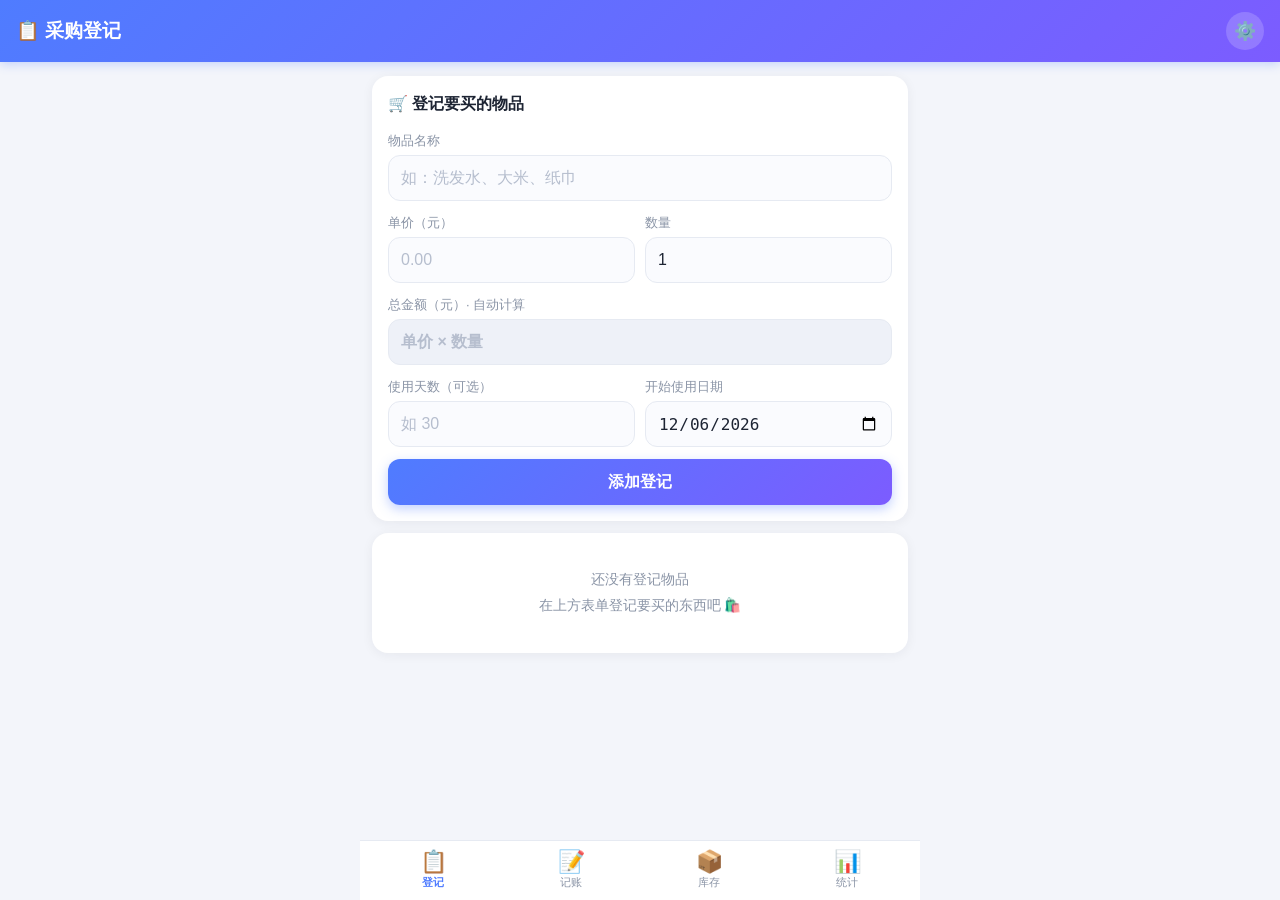
==== index.html @ 7664667b "Add files via upload" ====
<!DOCTYPE html>
<html lang="zh-CN">
<head>
<meta charset="UTF-8">
<meta name="viewport" content="width=device-width, initial-scale=1, viewport-fit=cover">
<title>记账小助手</title>
<meta name="description" content="手机记账软件：采购登记、价格对比、每日记账、剩余使用天数、花费占比统计">
<meta name="theme-color" content="#4f7cff">
<link rel="manifest" href="manifest.json">
<link rel="icon" type="image/png" href="icon-192.png">
<link rel="apple-touch-icon" href="icon-192.png">
<meta name="apple-mobile-web-app-capable" content="yes">
<meta name="mobile-web-app-capable" content="yes">
<meta name="apple-mobile-web-app-status-bar-style" content="black-translucent">
<meta name="apple-mobile-web-app-title" content="记账">
<link rel="stylesheet" href="style.css">
</head>
<body>

<header class="app-header">
  <h1 id="page-title">📋 采购登记</h1>
  <button class="icon-btn" id="settings-btn" aria-label="设置">⚙️</button>
</header>

<main>

  <!-- ============ 页1：采购登记 ============ -->
  <section id="page-register" class="page active">
    <form id="item-form" class="card form" autocomplete="off">
      <h2>🛒 登记要买的物品</h2>
      <label class="field">物品名称
        <input id="f-name" type="text" placeholder="如：洗发水、大米、纸巾" required>
      </label>
      <div class="row2">
        <label class="field">单价（元）
          <input id="f-price" type="number" step="0.01" min="0" inputmode="decimal" placeholder="0.00" required>
        </label>
        <label class="field">数量
          <input id="f-qty" type="number" step="0.01" min="0" inputmode="decimal" value="1" required>
        </label>
      </div>
      <label class="field">总金额（元）· 自动计算
        <input id="f-total" type="text" readonly placeholder="单价 × 数量">
      </label>
      <div class="row2">
        <label class="field">使用天数（可选）
          <input id="f-days" type="number" min="1" inputmode="numeric" placeholder="如 30">
        </label>
        <label class="field">开始使用日期
          <input id="f-start" type="date">
        </label>
      </div>
      <button type="submit" class="btn primary" id="item-submit">添加登记</button>
    </form>
    <div id="item-list"></div>
  </section>

  <!-- ============ 页2：每日记账 ============ -->
  <section id="page-records" class="page">
    <div class="summary">
      <div class="tile"><div class="num" id="sum-day">¥0.00</div><div class="lbl">当日支出</div></div>
      <div class="tile"><div class="num" id="sum-week">¥0.00</div><div class="lbl">本周支出</div></div>
      <div class="tile"><div class="num" id="sum-month">¥0.00</div><div class="lbl">本月支出</div></div>
    </div>
    <form id="record-form" class="card form" autocomplete="off">
      <h2>➕ 记一笔</h2>
      <label class="field">日期
        <input id="r-date" type="date" required>
      </label>
      <label class="field">物品名称
        <input id="r-name" type="text" list="item-suggestions" placeholder="输入或选择物品" required>
      </label>
      <datalist id="item-suggestions"></datalist>
      <div class="row2">
        <label class="field">单价（元）
          <input id="r-price" type="number" step="0.01" min="0" inputmode="decimal" placeholder="0.00" required>
        </label>
        <label class="field">数量
          <input id="r-qty" type="number" step="0.01" min="0" inputmode="decimal" value="1" required>
        </label>
      </div>
      <button type="submit" class="btn primary">记入</button>
    </form>
    <div class="card day-total" id="day-total">今日合计 ¥0.00</div>
    <div id="record-list"></div>
  </section>

  <!-- ============ 页3：剩余使用天数 ============ -->
  <section id="page-stock" class="page">
    <div class="summary" id="stock-sum"></div>
    <div id="stock-list"></div>
  </section>

  <!-- ============ 页4：花费占比 ============ -->
  <section id="page-stats" class="page">
    <div class="period-tabs">
      <button class="period-tab" data-range="today">今日</button>
      <button class="period-tab" data-range="week">本周</button>
      <button class="period-tab active" data-range="month">本月</button>
      <button class="period-tab" data-range="all">全部</button>
    </div>
    <div class="card">
      <div class="stat-head">
        <span class="muted">区间总支出</span>
        <span id="stat-count" class="muted"></span>
      </div>
      <div class="stat-total" id="stat-total">¥0.00</div>
      <canvas id="pie-chart"></canvas>
      <div id="chart-legend"></div>
    </div>
    <div class="card hidden" id="top-card"></div>
  </section>

</main>

<nav class="tabbar">
  <button class="tab active" data-page="register"><span class="ico">📋</span><span>登记</span></button>
  <button class="tab" data-page="records"><span class="ico">📝</span><span>记账</span></button>
  <button class="tab" data-page="stock"><span class="ico">📦</span><span>库存</span></button>
  <button class="tab" data-page="stats"><span class="ico">📊</span><span>统计</span></button>
</nav>

<div id="modal-backdrop">
  <div class="modal">
    <div id="modal-title"></div>
    <div id="modal-body"></div>
    <div id="modal-foot"></div>
  </div>
</div>

<div id="toast"></div>
<input type="file" id="import-file" accept="application/json,.json" hidden>

<script src="app.js"></script>
</body>
</html>
---- style.css ----
/* =====================================================
   记账小助手 style.css · 移动端优先
   ===================================================== */
:root {
  --primary: #4f7cff;
  --bg: #f3f5fa;
  --card: #ffffff;
  --text: #1d2433;
  --muted: #8a94a6;
  --line: #e6eaf2;
  --danger: #ff5b5b;
  --success: #22c55e;
  --warn: #f59e0b;
  --radius: 16px;
  --shadow: 0 2px 12px rgba(29, 36, 51, 0.06);
}

* { box-sizing: border-box; -webkit-tap-highlight-color: transparent; }
html { -webkit-text-size-adjust: 100%; }
body {
  margin: 0;
  font-family: -apple-system, BlinkMacSystemFont, "PingFang SC", "Hiragino Sans GB", "Microsoft YaHei", "Segoe UI", Roboto, sans-serif;
  background: var(--bg);
  color: var(--text);
  font-size: 15px;
  line-height: 1.55;
}
body.modal-open { overflow: hidden; }

.hidden { display: none !important; }
.muted { color: var(--muted); }

/* ---------- 顶栏 ---------- */
.app-header {
  position: sticky; top: 0; z-index: 20;
  display: flex; align-items: center; justify-content: space-between;
  padding: calc(env(safe-area-inset-top) + 12px) 16px 12px;
  background: linear-gradient(135deg, #4f7cff, #7c5cff);
  color: #fff;
  box-shadow: 0 2px 10px rgba(79, 124, 255, .3);
}
.app-header h1 { margin: 0; font-size: 19px; font-weight: 600; }
.icon-btn {
  background: rgba(255, 255, 255, .18);
  border: none; color: #fff; border-radius: 50%;
  width: 38px; height: 38px; font-size: 18px; cursor: pointer;
}
.icon-btn:active { background: rgba(255, 255, 255, .32); }

/* ---------- 主区域与页面 ---------- */
main {
  max-width: 560px; margin: 0 auto;
  padding: 14px 12px calc(78px + env(safe-area-inset-bottom));
}
.page { display: none; }
.page.active { display: block; animation: fadeIn .18s ease; }
@keyframes fadeIn {
  from { opacity: 0; transform: translateY(6px); }
  to { opacity: 1; transform: none; }
}

/* ---------- 底部导航 ---------- */
.tabbar {
  position: fixed; left: 0; right: 0; bottom: 0; z-index: 20;
  display: flex; justify-content: space-around;
  background: rgba(255, 255, 255, .96);
  -webkit-backdrop-filter: blur(10px); backdrop-filter: blur(10px);
  border-top: 1px solid var(--line);
  padding: 6px 4px calc(env(safe-area-inset-bottom) + 6px);
  max-width: 560px; margin: 0 auto;
}
.tab {
  border: none; background: none; cursor: pointer;
  display: flex; flex-direction: column; align-items: center; gap: 2px;
  font-size: 11px; color: var(--muted); padding: 4px 14px; border-radius: 12px;
}
.tab .ico { font-size: 22px; line-height: 1; }
.tab.active { color: var(--primary); font-weight: 600; }

/* ---------- 卡片与表单 ---------- */
.card {
  background: var(--card); border-radius: var(--radius);
  box-shadow: var(--shadow); padding: 16px; margin-bottom: 12px;
}
.form h2 { margin: 0 0 14px; font-size: 16px; }
.field { display: block; margin-bottom: 12px; font-size: 13px; color: var(--muted); }
.field input { margin-top: 4px; }
input {
  width: 100%; height: 46px; border: 1px solid var(--line); border-radius: 12px;
  padding: 0 12px; font-size: 16px; color: var(--text); background: #fafbfe;
  outline: none; transition: border-color .15s, box-shadow .15s, background .15s;
  -webkit-appearance: none; appearance: none;
}
input:focus {
  border-color: var(--primary);
  box-shadow: 0 0 0 3px rgba(79, 124, 255, .15);
  background: #fff;
}
input[readonly] { background: #eef1f8; color: var(--primary); font-weight: 700; }
input::placeholder { color: #b6bece; }
.row2 { display: flex; gap: 10px; }
.row2 .field { flex: 1; min-width: 0; }

/* ---------- 按钮 ---------- */
.btn {
  display: block; width: 100%; height: 46px; border: none; border-radius: 12px;
  font-size: 16px; font-weight: 600; cursor: pointer;
}
.btn.primary {
  background: linear-gradient(135deg, var(--primary), #7c5cff); color: #fff;
  box-shadow: 0 4px 12px rgba(79, 124, 255, .35);
}
.btn.primary:active { transform: scale(.98); }
.btn.ghost { background: #eef1f8; color: var(--text); }
.btn.danger { background: #ffe9e9; color: var(--danger); }
.mini {
  border: 1px solid var(--line); background: #fff; color: var(--primary);
  border-radius: 8px; padding: 4px 10px; font-size: 12px; cursor: pointer;
}
.mini.danger { color: var(--danger); }

/* ---------- 物品卡片 ---------- */
.item-head {
  display: flex; justify-content: space-between; align-items: center;
  gap: 8px; margin-bottom: 4px;
}
.item-name { font-weight: 600; font-size: 16px; word-break: break-all; }
.item-total { font-weight: 700; color: var(--primary); font-size: 16px; white-space: nowrap; }
.item-meta { font-size: 12.5px; color: var(--muted); margin: 4px 0; }
.price-line {
  display: flex; align-items: center; gap: 6px; flex-wrap: wrap; font-size: 13px;
  background: #f6f8fd; border-radius: 10px; padding: 8px 10px; margin: 8px 0;
}
.price-line .mini { margin-left: auto; }
.diff { font-weight: 700; }
.diff.up { color: #f04444; }
.diff.down { color: var(--success); }
.diff.flat { color: var(--muted); }
.item-actions { display: flex; gap: 8px; margin-top: 8px; justify-content: flex-end; }
.hist { margin: 6px 0; font-size: 12.5px; }
.hist summary { color: var(--muted); cursor: pointer; }
.hist ul { margin: 6px 0 0; padding-left: 18px; color: var(--muted); }

/* ---------- 徽章 ---------- */
.badge {
  display: inline-block; font-size: 11px; padding: 2px 8px;
  border-radius: 999px; font-weight: 600; white-space: nowrap;
}
.badge.ok { background: #e5f8ec; color: #16a34a; }
.badge.warn { background: #fff3dd; color: #d97706; }
.badge.danger { background: #ffe5e5; color: #dc2626; }

/* ---------- 统计小方块 ---------- */
.summary { display: flex; gap: 8px; margin-bottom: 12px; }
.tile {
  flex: 1; text-align: center; background: var(--card); border-radius: 12px;
  padding: 12px 4px; box-shadow: var(--shadow); min-width: 0;
}
.tile .num { font-size: 14.5px; font-weight: 700; color: var(--primary); word-break: break-all; }
.tile .lbl { font-size: 11px; color: var(--muted); margin-top: 3px; }

/* ---------- 进度条 ---------- */
.progress { height: 10px; border-radius: 999px; background: #e8ecf5; overflow: hidden; margin: 8px 0; }
.bar { height: 100%; border-radius: 999px; background: linear-gradient(90deg, #4f7cff, #22c55e); transition: width .3s; }
.bar.warn { background: linear-gradient(90deg, #f59e0b, #ff5b5b); }
.stock-days { font-size: 13.5px; }
.stock-days b { color: var(--primary); }

/* ---------- 记账列表 ---------- */
.day-total { text-align: center; color: var(--muted); font-size: 13.5px; padding: 12px; }
.day-total b { color: var(--primary); font-size: 17px; margin-left: 4px; }
.rec-group { cursor: pointer; }
.chev { color: var(--muted); margin-left: 6px; }
.rec-detail { margin-top: 8px; }
.rec-entry {
  display: flex; align-items: center; gap: 8px; font-size: 13px; color: var(--muted);
  padding: 6px 0; border-top: 1px dashed var(--line);
}
.rec-entry .mini { margin-left: auto; }

/* ---------- 统计图 ---------- */
.period-tabs { display: flex; gap: 8px; margin-bottom: 12px; }
.period-tab {
  flex: 1; height: 40px; border: none; border-radius: 12px; background: var(--card);
  color: var(--muted); font-size: 14px; font-weight: 600; cursor: pointer; box-shadow: var(--shadow);
}
.period-tab.active { background: linear-gradient(135deg, var(--primary), #7c5cff); color: #fff; }
.stat-head { display: flex; justify-content: space-between; align-items: baseline; }
.stat-total { font-size: 30px; font-weight: 800; margin: 2px 0 10px; }
#pie-chart { width: 100%; display: block; }
.legend-row {
  display: flex; align-items: center; gap: 8px; padding: 7px 2px;
  font-size: 13.5px; border-bottom: 1px dashed var(--line);
}
.legend-row:last-child { border-bottom: none; }
.dot { width: 10px; height: 10px; border-radius: 3px; flex: none; }
.lname { flex: 1; word-break: break-all; }
.lpct { color: var(--muted); font-size: 12.5px; }
.lamt { font-weight: 600; white-space: nowrap; }
#top-card {
  background: linear-gradient(135deg, #fff7e6, #fff);
  border: 1px solid #ffe1a8; font-size: 14px;
}

/* ---------- 空状态 ---------- */
.empty {
  text-align: center; color: var(--muted); padding: 34px 12px; font-size: 13.5px;
  background: var(--card); border-radius: var(--radius); box-shadow: var(--shadow); line-height: 1.9;
}
.muted-card { color: var(--muted); font-size: 13px; }

/* ---------- 弹窗（底部抽屉） ---------- */
#modal-backdrop {
  position: fixed; inset: 0; background: rgba(15, 20, 35, .45); z-index: 50;
  display: none; align-items: flex-end; justify-content: center;
}
#modal-backdrop.show { display: flex; }
.modal {
  background: #fff; width: 100%; max-width: 560px;
  border-radius: 20px 20px 0 0;
  padding: 18px 16px calc(16px + env(safe-area-inset-bottom));
  animation: slideUp .2s ease; max-height: 86vh; overflow: auto;
}
@keyframes slideUp {
  from { transform: translateY(30px); opacity: .6; }
  to { transform: none; opacity: 1; }
}
#modal-title { font-size: 16px; font-weight: 700; margin-bottom: 12px; }
#modal-foot { display: flex; gap: 10px; margin-top: 16px; }
#modal-foot .btn { flex: 1; height: 44px; font-size: 15px; }
.check { display: flex; align-items: center; gap: 8px; font-size: 13px; margin: 10px 0; }
.check input { width: 18px; height: 18px; }
.settings-note {
  font-size: 13px; color: var(--muted); background: #f6f8fd;
  border-radius: 10px; padding: 10px 12px; line-height: 1.7;
}

/* ---------- 提示条 ---------- */
#toast {
  position: fixed; left: 50%; bottom: calc(84px + env(safe-area-inset-bottom));
  transform: translateX(-50%) translateY(10px);
  background: rgba(29, 36, 51, .92); color: #fff; padding: 9px 18px;
  border-radius: 999px; font-size: 13.5px; opacity: 0; pointer-events: none;
  transition: all .25s; z-index: 60; white-space: nowrap;
  max-width: 86vw; overflow: hidden; text-overflow: ellipsis;
}
#toast.show { opacity: 1; transform: translateX(-50%) translateY(0); }
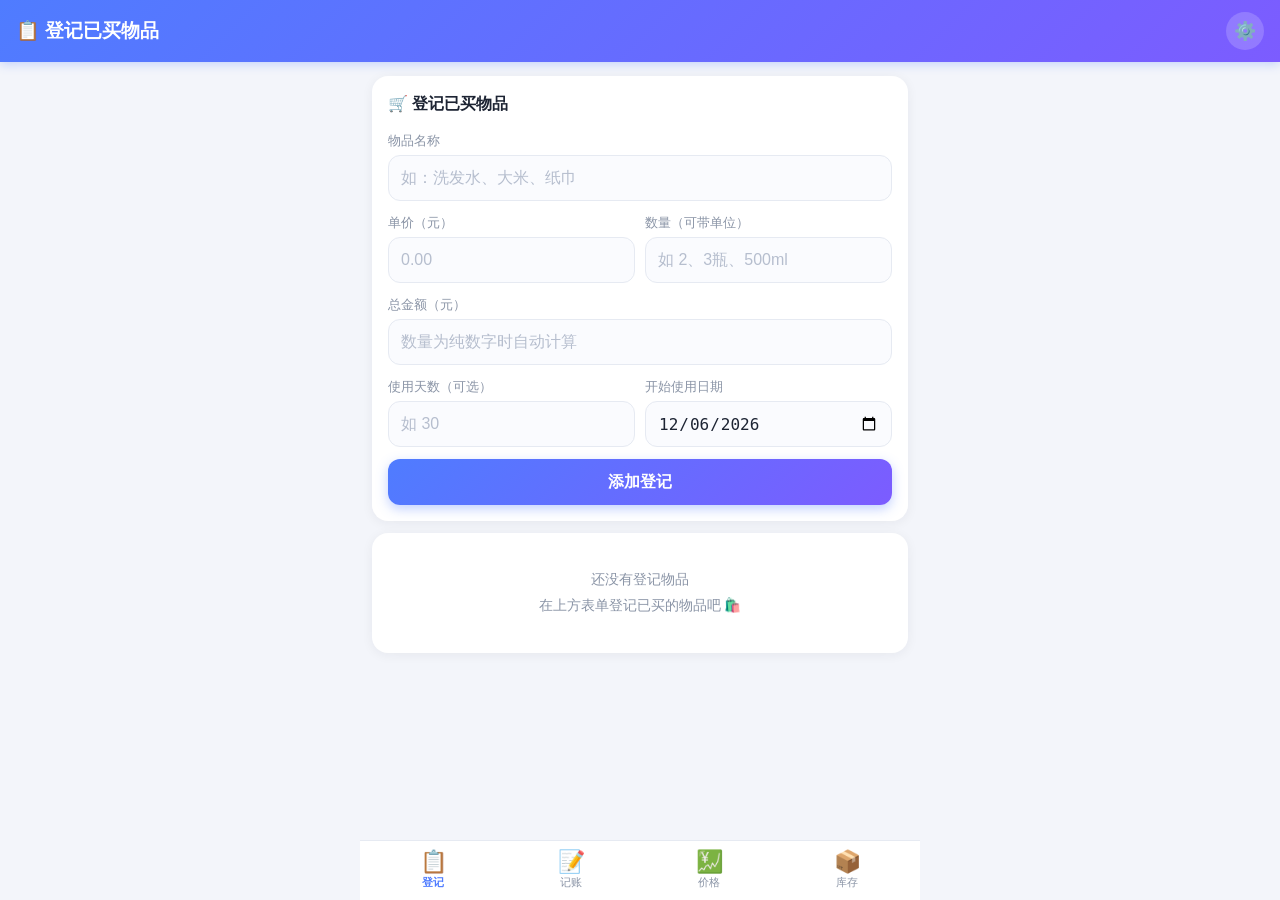
==== commit 31f5e2d4: "Add files via upload" ====
--- a/index.html
+++ b/index.html
@@ -4,7 +4,7 @@
 <meta charset="UTF-8">
 <meta name="viewport" content="width=device-width, initial-scale=1, viewport-fit=cover">
 <title>记账小助手</title>
-<meta name="description" content="手机记账软件：采购登记、价格对比、每日记账、剩余使用天数、花费占比统计">
+<meta name="description" content="手机记账软件：登记已买物品、价格对比、每日记账、剩余使用天数、花费占比统计">
 <meta name="theme-color" content="#4f7cff">
 <link rel="manifest" href="manifest.json">
 <link rel="icon" type="image/png" href="icon-192.png">
@@ -18,16 +18,16 @@
 <body>
 
 <header class="app-header">
-  <h1 id="page-title">📋 采购登记</h1>
+  <h1 id="page-title">📋 登记已买物品</h1>
   <button class="icon-btn" id="settings-btn" aria-label="设置">⚙️</button>
 </header>
 
 <main>
 
-  <!-- ============ 页1：采购登记 ============ -->
+  <!-- ============ 页1：登记已买物品 ============ -->
   <section id="page-register" class="page active">
     <form id="item-form" class="card form" autocomplete="off">
-      <h2>🛒 登记要买的物品</h2>
+      <h2>🛒 登记已买物品</h2>
       <label class="field">物品名称
         <input id="f-name" type="text" placeholder="如：洗发水、大米、纸巾" required>
       </label>
@@ -35,12 +35,12 @@
         <label class="field">单价（元）
           <input id="f-price" type="number" step="0.01" min="0" inputmode="decimal" placeholder="0.00" required>
         </label>
-        <label class="field">数量
-          <input id="f-qty" type="number" step="0.01" min="0" inputmode="decimal" value="1" required>
+        <label class="field">数量（可带单位）
+          <input id="f-qty" type="text" placeholder="如 2、3瓶、500ml">
         </label>
       </div>
-      <label class="field">总金额（元）· 自动计算
-        <input id="f-total" type="text" readonly placeholder="单价 × 数量">
+      <label class="field">总金额（元）
+        <input id="f-total" type="number" step="0.01" min="0" inputmode="decimal" placeholder="数量为纯数字时自动计算">
       </label>
       <div class="row2">
         <label class="field">使用天数（可选）
@@ -55,13 +55,15 @@
     <div id="item-list"></div>
   </section>
 
-  <!-- ============ 页2：每日记账 ============ -->
+  <!-- ============ 页2：每日记账（含统计占比） ============ -->
   <section id="page-records" class="page">
     <div class="summary">
-      <div class="tile"><div class="num" id="sum-day">¥0.00</div><div class="lbl">当日支出</div></div>
-      <div class="tile"><div class="num" id="sum-week">¥0.00</div><div class="lbl">本周支出</div></div>
-      <div class="tile"><div class="num" id="sum-month">¥0.00</div><div class="lbl">本月支出</div></div>
+      <div class="tile"><div class="num" id="sum-day">¥0.00</div><div class="lbl">当日</div></div>
+      <div class="tile"><div class="num" id="sum-week">¥0.00</div><div class="lbl">本周</div></div>
+      <div class="tile"><div class="num" id="sum-month">¥0.00</div><div class="lbl">本月</div></div>
+      <div class="tile"><div class="num" id="sum-year">¥0.00</div><div class="lbl">本年</div></div>
     </div>
+
     <form id="record-form" class="card form" autocomplete="off">
       <h2>➕ 记一笔</h2>
       <label class="field">日期
@@ -81,34 +83,37 @@
       </div>
       <button type="submit" class="btn primary">记入</button>
     </form>
-    <div class="card day-total" id="day-total">今日合计 ¥0.00</div>
+
+    <div class="card day-total" id="day-total">当日合计 ¥0.00</div>
     <div id="record-list"></div>
-  </section>
 
-  <!-- ============ 页3：剩余使用天数 ============ -->
-  <section id="page-stock" class="page">
-    <div class="summary" id="stock-sum"></div>
-    <div id="stock-list"></div>
-  </section>
-
-  <!-- ============ 页4：花费占比 ============ -->
-  <section id="page-stats" class="page">
-    <div class="period-tabs">
-      <button class="period-tab" data-range="today">今日</button>
-      <button class="period-tab" data-range="week">本周</button>
-      <button class="period-tab active" data-range="month">本月</button>
-      <button class="period-tab" data-range="all">全部</button>
-    </div>
     <div class="card">
       <div class="stat-head">
-        <span class="muted">区间总支出</span>
+        <span class="muted">花费占比</span>
         <span id="stat-count" class="muted"></span>
+      </div>
+      <div class="period-tabs" style="margin:10px 0 4px">
+        <button class="period-tab" data-range="today">当日</button>
+        <button class="period-tab" data-range="week">本周</button>
+        <button class="period-tab active" data-range="month">本月</button>
+        <button class="period-tab" data-range="year">本年</button>
       </div>
       <div class="stat-total" id="stat-total">¥0.00</div>
       <canvas id="pie-chart"></canvas>
       <div id="chart-legend"></div>
+      <div class="hidden" id="top-card"></div>
     </div>
-    <div class="card hidden" id="top-card"></div>
+  </section>
+
+  <!-- ============ 页3：价格对比 ============ -->
+  <section id="page-price" class="page">
+    <div id="price-list"></div>
+  </section>
+
+  <!-- ============ 页4：剩余使用天数（库存） ============ -->
+  <section id="page-stock" class="page">
+    <div class="summary" id="stock-sum"></div>
+    <div id="stock-list"></div>
   </section>
 
 </main>
@@ -116,9 +121,15 @@
 <nav class="tabbar">
   <button class="tab active" data-page="register"><span class="ico">📋</span><span>登记</span></button>
   <button class="tab" data-page="records"><span class="ico">📝</span><span>记账</span></button>
+  <button class="tab" data-page="price"><span class="ico">💹</span><span>价格</span></button>
   <button class="tab" data-page="stock"><span class="ico">📦</span><span>库存</span></button>
-  <button class="tab" data-page="stats"><span class="ico">📊</span><span>统计</span></button>
 </nav>
+
+<div id="install-banner" class="install-banner hidden">
+  <span id="install-text">可安装到手机桌面</span>
+  <button id="install-btn" class="mini">📲 安装</button>
+  <button id="install-close" class="mini ghost-x" aria-label="关闭">✕</button>
+</div>
 
 <div id="modal-backdrop">
   <div class="modal">
--- a/style.css
+++ b/style.css
@@ -200,6 +200,7 @@
 #top-card {
   background: linear-gradient(135deg, #fff7e6, #fff);
   border: 1px solid #ffe1a8; font-size: 14px;
+  border-radius: 10px; padding: 10px 12px; margin-top: 10px;
 }
 
 /* ---------- 空状态 ---------- */
@@ -245,3 +246,30 @@
   max-width: 86vw; overflow: hidden; text-overflow: ellipsis;
 }
 #toast.show { opacity: 1; transform: translateX(-50%) translateY(0); }
+
+/* ---------- 价格对比 ---------- */
+.latest-price { font-weight: 700; color: var(--primary); font-size: 18px; white-space: nowrap; }
+.price-list { margin: 8px 0 4px; padding: 0; list-style: none; }
+.price-list li {
+  display: flex; justify-content: space-between; align-items: center;
+  padding: 7px 0; border-top: 1px dashed var(--line); font-size: 14px;
+}
+.price-list li .d { color: var(--muted); font-size: 13px; }
+
+/* ---------- 安装横幅 ---------- */
+.install-banner {
+  position: fixed; left: 50%; transform: translateX(-50%);
+  bottom: calc(76px + env(safe-area-inset-bottom)); z-index: 40;
+  width: calc(100% - 24px); max-width: 536px;
+  background: #fff; border-radius: 14px; box-shadow: 0 6px 24px rgba(29, 36, 51, .18);
+  display: flex; align-items: center; gap: 10px; padding: 12px 14px; font-size: 13.5px;
+}
+.install-banner span { flex: 1; }
+.ghost-x { border: none; background: #eef1f8; color: var(--muted); }
+
+/* ---------- 安装说明列表 ---------- */
+.guide-list { margin: 0; padding-left: 20px; font-size: 14px; line-height: 1.8; }
+.guide-list li { margin-bottom: 6px; }
+
+/* 4 个汇总小方块，缩小字号以免溢出 */
+.summary .tile .num { font-size: 12.5px; }
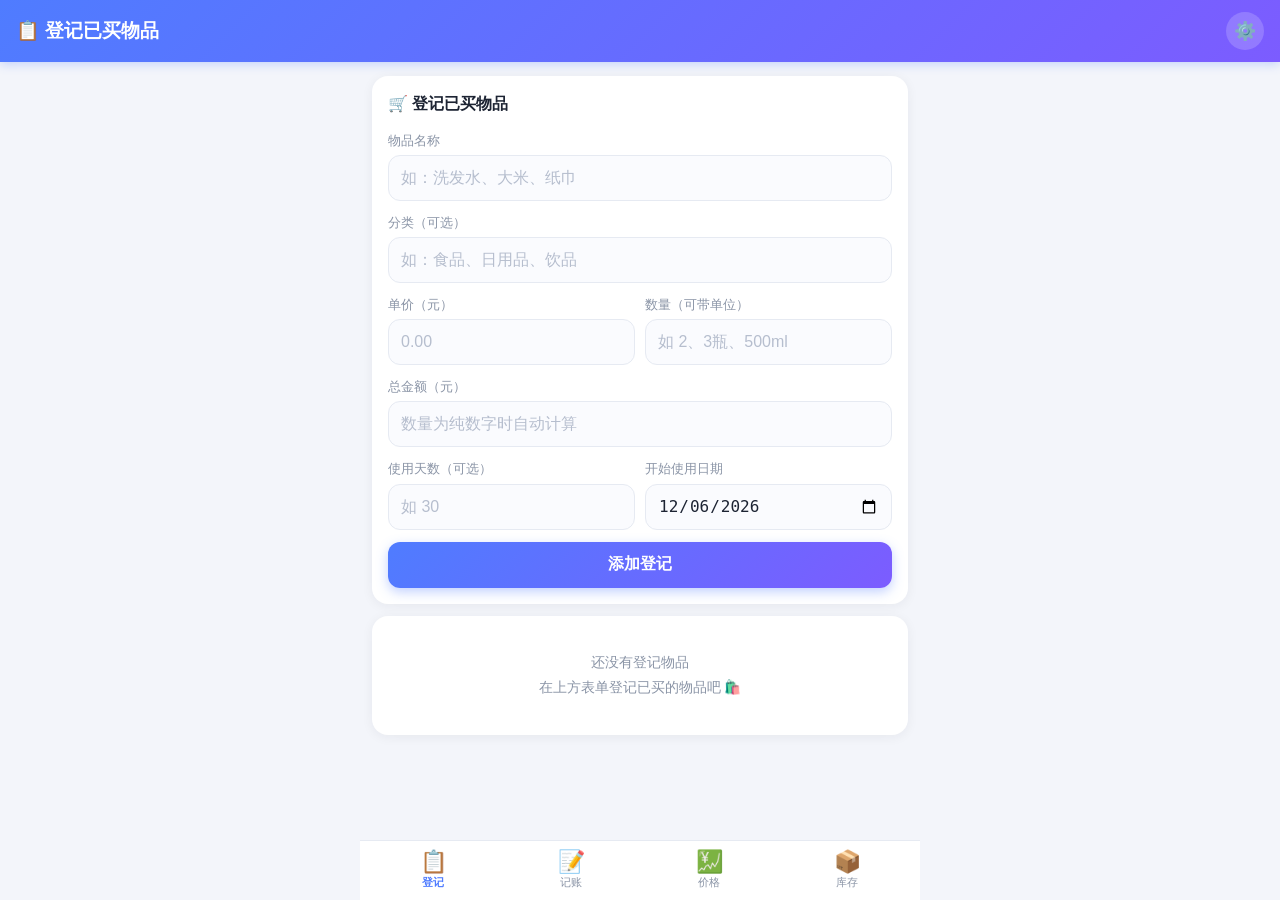
==== commit cd9262f7: "Add files via upload" ====
--- a/index.html
+++ b/index.html
@@ -31,6 +31,10 @@
       <label class="field">物品名称
         <input id="f-name" type="text" placeholder="如：洗发水、大米、纸巾" required>
       </label>
+      <label class="field">分类（可选）
+        <input id="f-cat" type="text" list="category-suggestions" placeholder="如：食品、日用品、饮品">
+      </label>
+      <datalist id="category-suggestions"></datalist>
       <div class="row2">
         <label class="field">单价（元）
           <input id="f-price" type="number" step="0.01" min="0" inputmode="decimal" placeholder="0.00" required>
@@ -64,6 +68,11 @@
       <div class="tile"><div class="num" id="sum-year">¥0.00</div><div class="lbl">本年</div></div>
     </div>
 
+    <div class="card quick-rec hidden" id="quick-rec">
+      <div class="quick-title">快捷记账 · 已登记物品</div>
+      <div class="chips" id="rec-chips"></div>
+    </div>
+
     <form id="record-form" class="card form" autocomplete="off">
       <h2>➕ 记一笔</h2>
       <label class="field">日期
@@ -74,11 +83,11 @@
       </label>
       <datalist id="item-suggestions"></datalist>
       <div class="row2">
-        <label class="field">单价（元）
-          <input id="r-price" type="number" step="0.01" min="0" inputmode="decimal" placeholder="0.00" required>
+        <label class="field">总价（元）
+          <input id="r-total" type="number" step="0.01" min="0" inputmode="decimal" placeholder="0.00" required>
         </label>
-        <label class="field">数量
-          <input id="r-qty" type="number" step="0.01" min="0" inputmode="decimal" value="1" required>
+        <label class="field">数量（可带单位）
+          <input id="r-qty" type="text" placeholder="如 1、2瓶、500ml">
         </label>
       </div>
       <button type="submit" class="btn primary">记入</button>
--- a/style.css
+++ b/style.css
@@ -133,8 +133,8 @@
 }
 .price-line .mini { margin-left: auto; }
 .diff { font-weight: 700; }
-.diff.up { color: #f04444; }
-.diff.down { color: var(--success); }
+.diff.up { color: #16a34a; }
+.diff.down { color: #dc2626; }
 .diff.flat { color: var(--muted); }
 .item-actions { display: flex; gap: 8px; margin-top: 8px; justify-content: flex-end; }
 .hist { margin: 6px 0; font-size: 12.5px; }
@@ -159,10 +159,21 @@
 .tile .num { font-size: 14.5px; font-weight: 700; color: var(--primary); word-break: break-all; }
 .tile .lbl { font-size: 11px; color: var(--muted); margin-top: 3px; }
 
-/* ---------- 进度条 ---------- */
-.progress { height: 10px; border-radius: 999px; background: #e8ecf5; overflow: hidden; margin: 8px 0; }
-.bar { height: 100%; border-radius: 999px; background: linear-gradient(90deg, #4f7cff, #22c55e); transition: width .3s; }
-.bar.warn { background: linear-gradient(90deg, #f59e0b, #ff5b5b); }
+/* ---------- 进度条：绿黄红分格渐变，灰色代表空 ---------- */
+.progress {
+  position: relative; height: 10px; border-radius: 999px;
+  background: #e3e7ef; overflow: hidden; margin: 8px 0;
+}
+.progress .bar {
+  position: absolute; inset: 0; border-radius: 999px;
+  background-image:
+    repeating-linear-gradient(90deg, transparent 0 9px, rgba(255,255,255,.55) 9px 10px),
+    linear-gradient(90deg, #22c55e 0%, #f59e0b 55%, #ef4444 100%);
+}
+.progress .empty {
+  position: absolute; top: 0; right: 0; bottom: 0;
+  background: #e3e7ef; border-radius: 0 999px 999px 0;
+}
 .stock-days { font-size: 13.5px; }
 .stock-days b { color: var(--primary); }
 
@@ -273,3 +284,36 @@
 
 /* 4 个汇总小方块，缩小字号以免溢出 */
 .summary .tile .num { font-size: 12.5px; }
+
+/* ---------- 快捷记账芯片 ---------- */
+.quick-rec { padding: 12px 14px; }
+.quick-title { font-size: 13px; color: var(--muted); margin-bottom: 8px; }
+.chips { display: flex; flex-wrap: wrap; gap: 8px; }
+.chip {
+  border: 1px solid var(--line); background: #f6f8fd; color: var(--primary);
+  border-radius: 999px; padding: 7px 14px; font-size: 13.5px; cursor: pointer;
+}
+.chip:active { background: #e6ecfb; }
+
+/* ---------- 分类分组与标签 ---------- */
+.cat-group { margin-bottom: 4px; }
+.cat-head {
+  display: flex; align-items: center; gap: 6px;
+  font-size: 13px; font-weight: 700; color: var(--muted);
+  margin: 4px 2px 8px;
+}
+.cat-count {
+  font-size: 11px; font-weight: 600; background: #eef1f8; color: var(--muted);
+  border-radius: 999px; padding: 0 7px;
+}
+.cat-tag {
+  display: inline-block; font-size: 11px; font-weight: 600; color: #5b6b8c;
+  background: #eef1f8; border-radius: 999px; padding: 1px 8px; vertical-align: middle;
+}
+.muted-badge { background: #eef1f8; color: var(--muted); }
+
+/* ---------- 最新价格涨跌：贵了绿色上标 ▲ / 降了红色下标 ▼ ---------- */
+.latest-line { font-size: 14px; margin: 6px 0; color: var(--text); }
+.latest-line b { font-size: 16px; color: var(--primary); }
+sup.up { color: #16a34a; font-size: 11px; font-weight: 700; }
+sub.down { color: #dc2626; font-size: 11px; font-weight: 700; }
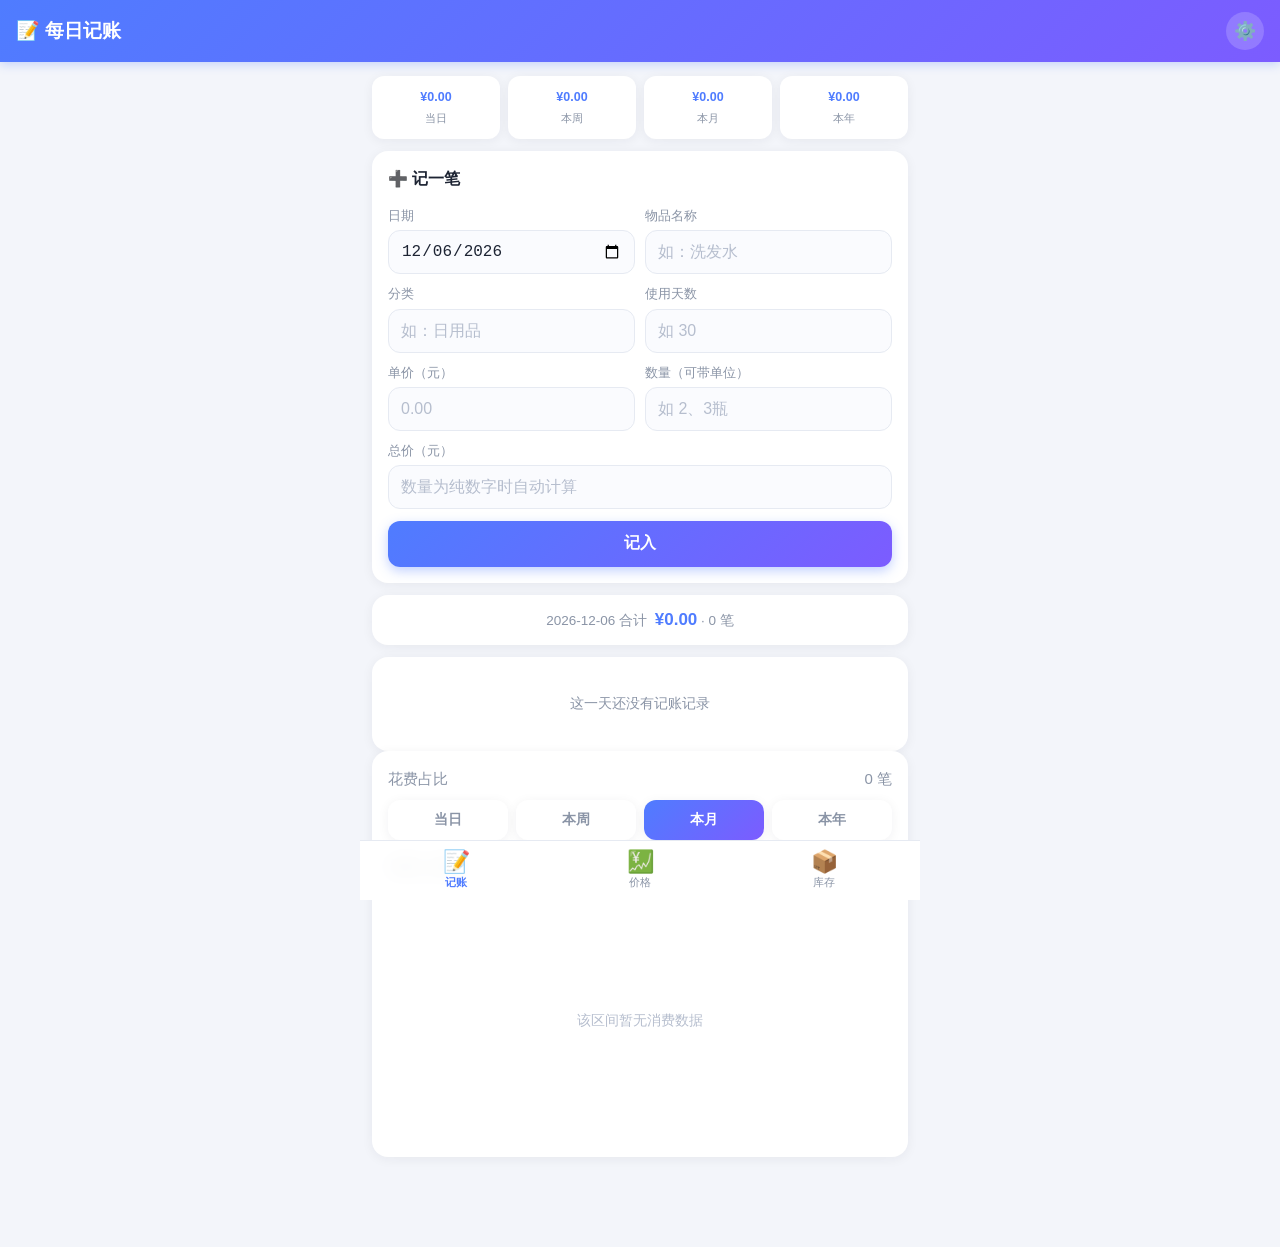
==== commit 8acecd96: "Add files via upload" ====
--- a/index.html
+++ b/index.html
@@ -4,7 +4,7 @@
 <meta charset="UTF-8">
 <meta name="viewport" content="width=device-width, initial-scale=1, viewport-fit=cover">
 <title>记账小助手</title>
-<meta name="description" content="手机记账软件：登记已买物品、价格对比、每日记账、剩余使用天数、花费占比统计">
+<meta name="description" content="手机记账软件：每日记账、价格对比、剩余使用天数、花费占比统计">
 <meta name="theme-color" content="#4f7cff">
 <link rel="manifest" href="manifest.json">
 <link rel="icon" type="image/png" href="icon-192.png">
@@ -18,49 +18,14 @@
 <body>
 
 <header class="app-header">
-  <h1 id="page-title">📋 登记已买物品</h1>
+  <h1 id="page-title">📝 每日记账</h1>
   <button class="icon-btn" id="settings-btn" aria-label="设置">⚙️</button>
 </header>
 
 <main>
 
-  <!-- ============ 页1：登记已买物品 ============ -->
-  <section id="page-register" class="page active">
-    <form id="item-form" class="card form" autocomplete="off">
-      <h2>🛒 登记已买物品</h2>
-      <label class="field">物品名称
-        <input id="f-name" type="text" placeholder="如：洗发水、大米、纸巾" required>
-      </label>
-      <label class="field">分类（可选）
-        <input id="f-cat" type="text" list="category-suggestions" placeholder="如：食品、日用品、饮品">
-      </label>
-      <datalist id="category-suggestions"></datalist>
-      <div class="row2">
-        <label class="field">单价（元）
-          <input id="f-price" type="number" step="0.01" min="0" inputmode="decimal" placeholder="0.00" required>
-        </label>
-        <label class="field">数量（可带单位）
-          <input id="f-qty" type="text" placeholder="如 2、3瓶、500ml">
-        </label>
-      </div>
-      <label class="field">总金额（元）
-        <input id="f-total" type="number" step="0.01" min="0" inputmode="decimal" placeholder="数量为纯数字时自动计算">
-      </label>
-      <div class="row2">
-        <label class="field">使用天数（可选）
-          <input id="f-days" type="number" min="1" inputmode="numeric" placeholder="如 30">
-        </label>
-        <label class="field">开始使用日期
-          <input id="f-start" type="date">
-        </label>
-      </div>
-      <button type="submit" class="btn primary" id="item-submit">添加登记</button>
-    </form>
-    <div id="item-list"></div>
-  </section>
-
-  <!-- ============ 页2：每日记账（含统计占比） ============ -->
-  <section id="page-records" class="page">
+  <!-- ============ 页1：每日记账（记一笔 + 汇总 + 占比） ============ -->
+  <section id="page-records" class="page active">
     <div class="summary">
       <div class="tile"><div class="num" id="sum-day">¥0.00</div><div class="lbl">当日</div></div>
       <div class="tile"><div class="num" id="sum-week">¥0.00</div><div class="lbl">本周</div></div>
@@ -68,30 +33,40 @@
       <div class="tile"><div class="num" id="sum-year">¥0.00</div><div class="lbl">本年</div></div>
     </div>
 
+    <form id="record-form" class="card form" autocomplete="off">
+      <h2>➕ 记一笔</h2>
+      <div class="form-grid">
+        <label class="field">日期
+          <input id="r-date" type="date" required>
+        </label>
+        <label class="field">物品名称
+          <input id="r-name" type="text" list="item-suggestions" placeholder="如：洗发水" required>
+        </label>
+        <label class="field">分类
+          <input id="r-cat" type="text" list="category-suggestions" placeholder="如：日用品">
+        </label>
+        <label class="field">使用天数
+          <input id="r-days" type="number" min="1" inputmode="numeric" placeholder="如 30">
+        </label>
+        <label class="field">单价（元）
+          <input id="r-price" type="number" step="0.01" min="0" inputmode="decimal" placeholder="0.00">
+        </label>
+        <label class="field">数量（可带单位）
+          <input id="r-qty" type="text" placeholder="如 2、3瓶">
+        </label>
+        <label class="field full">总价（元）
+          <input id="r-total" type="number" step="0.01" min="0" inputmode="decimal" placeholder="数量为纯数字时自动计算" required>
+        </label>
+      </div>
+      <datalist id="item-suggestions"></datalist>
+      <datalist id="category-suggestions"></datalist>
+      <button type="submit" class="btn primary">记入</button>
+    </form>
+
     <div class="card quick-rec hidden" id="quick-rec">
-      <div class="quick-title">快捷记账 · 已登记物品</div>
+      <div class="quick-title">快捷填写 · 已有物品</div>
       <div class="chips" id="rec-chips"></div>
     </div>
-
-    <form id="record-form" class="card form" autocomplete="off">
-      <h2>➕ 记一笔</h2>
-      <label class="field">日期
-        <input id="r-date" type="date" required>
-      </label>
-      <label class="field">物品名称
-        <input id="r-name" type="text" list="item-suggestions" placeholder="输入或选择物品" required>
-      </label>
-      <datalist id="item-suggestions"></datalist>
-      <div class="row2">
-        <label class="field">总价（元）
-          <input id="r-total" type="number" step="0.01" min="0" inputmode="decimal" placeholder="0.00" required>
-        </label>
-        <label class="field">数量（可带单位）
-          <input id="r-qty" type="text" placeholder="如 1、2瓶、500ml">
-        </label>
-      </div>
-      <button type="submit" class="btn primary">记入</button>
-    </form>
 
     <div class="card day-total" id="day-total">当日合计 ¥0.00</div>
     <div id="record-list"></div>
@@ -114,12 +89,12 @@
     </div>
   </section>
 
-  <!-- ============ 页3：价格对比 ============ -->
+  <!-- ============ 页2：价格对比（同名合并，价格变化） ============ -->
   <section id="page-price" class="page">
     <div id="price-list"></div>
   </section>
 
-  <!-- ============ 页4：剩余使用天数（库存） ============ -->
+  <!-- ============ 页3：剩余使用天数（库存） ============ -->
   <section id="page-stock" class="page">
     <div class="summary" id="stock-sum"></div>
     <div id="stock-list"></div>
@@ -128,8 +103,7 @@
 </main>
 
 <nav class="tabbar">
-  <button class="tab active" data-page="register"><span class="ico">📋</span><span>登记</span></button>
-  <button class="tab" data-page="records"><span class="ico">📝</span><span>记账</span></button>
+  <button class="tab active" data-page="records"><span class="ico">📝</span><span>记账</span></button>
   <button class="tab" data-page="price"><span class="ico">💹</span><span>价格</span></button>
   <button class="tab" data-page="stock"><span class="ico">📦</span><span>库存</span></button>
 </nav>
--- a/style.css
+++ b/style.css
@@ -101,6 +101,12 @@
 .row2 { display: flex; gap: 10px; }
 .row2 .field { flex: 1; min-width: 0; }
 
+/* 记账表单：两列网格，整齐紧凑 */
+.form-grid { display: grid; grid-template-columns: 1fr 1fr; gap: 10px 10px; margin-bottom: 12px; }
+.form-grid .field { margin-bottom: 0; }
+.form-grid .field input { height: 44px; }
+.form-grid .full { grid-column: 1 / -1; }
+
 /* ---------- 按钮 ---------- */
 .btn {
   display: block; width: 100%; height: 46px; border: none; border-radius: 12px;
@@ -159,20 +165,17 @@
 .tile .num { font-size: 14.5px; font-weight: 700; color: var(--primary); word-break: break-all; }
 .tile .lbl { font-size: 11px; color: var(--muted); margin-top: 3px; }
 
-/* ---------- 进度条：绿黄红分格渐变，灰色代表空 ---------- */
+/* ---------- 进度条：绿黄红分格，随时间一节节减少 ---------- */
 .progress {
-  position: relative; height: 10px; border-radius: 999px;
-  background: #e3e7ef; overflow: hidden; margin: 8px 0;
+  height: 10px; border-radius: 999px;
+  background: #edf0ff; overflow: hidden; margin: 8px 0;
 }
 .progress .bar {
-  position: absolute; inset: 0; border-radius: 999px;
+  height: 100%; border-radius: 999px;
   background-image:
     repeating-linear-gradient(90deg, transparent 0 9px, rgba(255,255,255,.55) 9px 10px),
     linear-gradient(90deg, #22c55e 0%, #f59e0b 55%, #ef4444 100%);
-}
-.progress .empty {
-  position: absolute; top: 0; right: 0; bottom: 0;
-  background: #e3e7ef; border-radius: 0 999px 999px 0;
+  transition: width .5s ease;
 }
 .stock-days { font-size: 13.5px; }
 .stock-days b { color: var(--primary); }
@@ -266,6 +269,14 @@
   padding: 7px 0; border-top: 1px dashed var(--line); font-size: 14px;
 }
 .price-list li .d { color: var(--muted); font-size: 13px; }
+.hist { margin: 8px 0; }
+.hist summary {
+  cursor: pointer; color: var(--primary); font-size: 13px;
+  padding: 4px 0; list-style: none;
+}
+.hist summary::-webkit-details-marker { display: none; }
+.hist summary::before { content: '▸ '; }
+.hist[open] summary::before { content: '▾ '; }
 
 /* ---------- 安装横幅 ---------- */
 .install-banner {
@@ -288,8 +299,9 @@
 /* ---------- 快捷记账芯片 ---------- */
 .quick-rec { padding: 12px 14px; }
 .quick-title { font-size: 13px; color: var(--muted); margin-bottom: 8px; }
-.chips { display: flex; flex-wrap: wrap; gap: 8px; }
+.chips { display: flex; gap: 8px; overflow-x: auto; flex-wrap: nowrap; padding-bottom: 2px; }
 .chip {
+  flex: none;
   border: 1px solid var(--line); background: #f6f8fd; color: var(--primary);
   border-radius: 999px; padding: 7px 14px; font-size: 13.5px; cursor: pointer;
 }
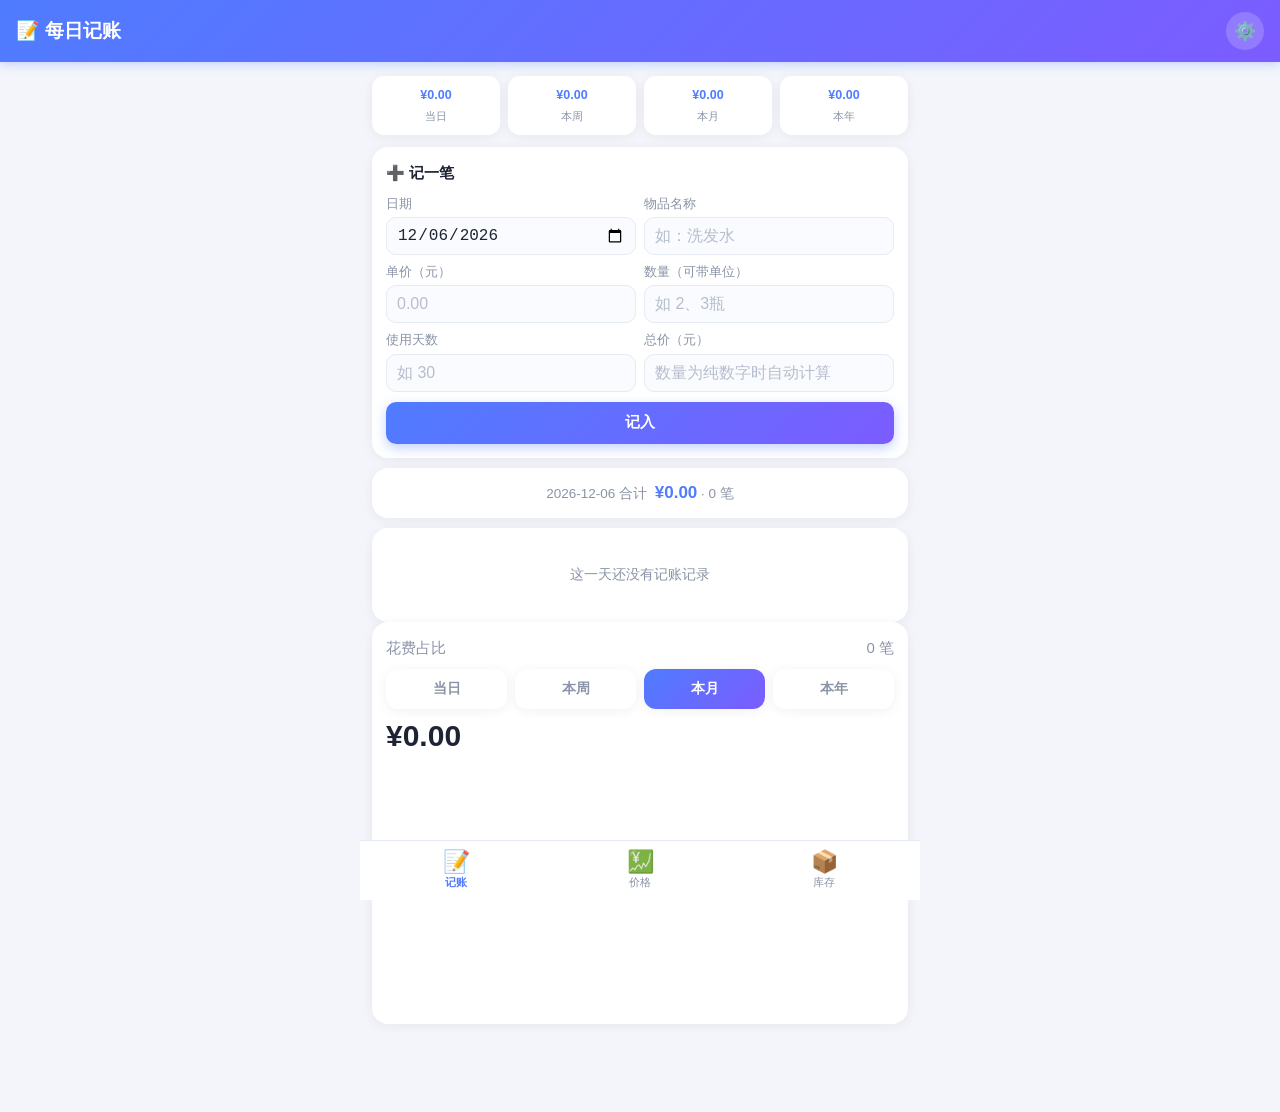
==== commit 2934221f: "Add files via upload" ====
--- a/index.html
+++ b/index.html
@@ -42,24 +42,20 @@
         <label class="field">物品名称
           <input id="r-name" type="text" list="item-suggestions" placeholder="如：洗发水" required>
         </label>
-        <label class="field">分类
-          <input id="r-cat" type="text" list="category-suggestions" placeholder="如：日用品">
-        </label>
-        <label class="field">使用天数
-          <input id="r-days" type="number" min="1" inputmode="numeric" placeholder="如 30">
-        </label>
         <label class="field">单价（元）
           <input id="r-price" type="number" step="0.01" min="0" inputmode="decimal" placeholder="0.00">
         </label>
         <label class="field">数量（可带单位）
           <input id="r-qty" type="text" placeholder="如 2、3瓶">
         </label>
-        <label class="field full">总价（元）
+        <label class="field">使用天数
+          <input id="r-days" type="number" min="1" inputmode="numeric" placeholder="如 30">
+        </label>
+        <label class="field">总价（元）
           <input id="r-total" type="number" step="0.01" min="0" inputmode="decimal" placeholder="数量为纯数字时自动计算" required>
         </label>
       </div>
       <datalist id="item-suggestions"></datalist>
-      <datalist id="category-suggestions"></datalist>
       <button type="submit" class="btn primary">记入</button>
     </form>
 
--- a/style.css
+++ b/style.css
@@ -80,14 +80,14 @@
 /* ---------- 卡片与表单 ---------- */
 .card {
   background: var(--card); border-radius: var(--radius);
-  box-shadow: var(--shadow); padding: 16px; margin-bottom: 12px;
-}
-.form h2 { margin: 0 0 14px; font-size: 16px; }
-.field { display: block; margin-bottom: 12px; font-size: 13px; color: var(--muted); }
-.field input { margin-top: 4px; }
+  box-shadow: var(--shadow); padding: 14px; margin-bottom: 10px;
+}
+.form h2 { margin: 0 0 10px; font-size: 15px; }
+.field { display: block; margin-bottom: 10px; font-size: 12.5px; color: var(--muted); }
+.field input { margin-top: 3px; }
 input {
-  width: 100%; height: 46px; border: 1px solid var(--line); border-radius: 12px;
-  padding: 0 12px; font-size: 16px; color: var(--text); background: #fafbfe;
+  width: 100%; height: 38px; border: 1px solid var(--line); border-radius: 10px;
+  padding: 0 10px; font-size: 16px; color: var(--text); background: #fafbfe;
   outline: none; transition: border-color .15s, box-shadow .15s, background .15s;
   -webkit-appearance: none; appearance: none;
 }
@@ -102,15 +102,15 @@
 .row2 .field { flex: 1; min-width: 0; }
 
 /* 记账表单：两列网格，整齐紧凑 */
-.form-grid { display: grid; grid-template-columns: 1fr 1fr; gap: 10px 10px; margin-bottom: 12px; }
+.form-grid { display: grid; grid-template-columns: 1fr 1fr; gap: 8px 8px; margin-bottom: 10px; }
 .form-grid .field { margin-bottom: 0; }
-.form-grid .field input { height: 44px; }
+.form-grid .field input { height: 38px; }
 .form-grid .full { grid-column: 1 / -1; }
 
 /* ---------- 按钮 ---------- */
 .btn {
-  display: block; width: 100%; height: 46px; border: none; border-radius: 12px;
-  font-size: 16px; font-weight: 600; cursor: pointer;
+  display: block; width: 100%; height: 42px; border: none; border-radius: 10px;
+  font-size: 15px; font-weight: 600; cursor: pointer;
 }
 .btn.primary {
   background: linear-gradient(135deg, var(--primary), #7c5cff); color: #fff;
@@ -160,9 +160,9 @@
 .summary { display: flex; gap: 8px; margin-bottom: 12px; }
 .tile {
   flex: 1; text-align: center; background: var(--card); border-radius: 12px;
-  padding: 12px 4px; box-shadow: var(--shadow); min-width: 0;
-}
-.tile .num { font-size: 14.5px; font-weight: 700; color: var(--primary); word-break: break-all; }
+  padding: 10px 4px; box-shadow: var(--shadow); min-width: 0;
+}
+.tile .num { font-size: 13px; font-weight: 700; color: var(--primary); word-break: break-all; }
 .tile .lbl { font-size: 11px; color: var(--muted); margin-top: 3px; }
 
 /* ---------- 进度条：绿黄红分格，随时间一节节减少 ---------- */
@@ -297,35 +297,16 @@
 .summary .tile .num { font-size: 12.5px; }
 
 /* ---------- 快捷记账芯片 ---------- */
-.quick-rec { padding: 12px 14px; }
-.quick-title { font-size: 13px; color: var(--muted); margin-bottom: 8px; }
-.chips { display: flex; gap: 8px; overflow-x: auto; flex-wrap: nowrap; padding-bottom: 2px; }
+.quick-rec { padding: 10px 12px; }
+.quick-title { font-size: 12.5px; color: var(--muted); margin-bottom: 6px; }
+.chips { display: flex; gap: 6px; overflow-x: auto; flex-wrap: nowrap; padding-bottom: 2px; }
 .chip {
   flex: none;
   border: 1px solid var(--line); background: #f6f8fd; color: var(--primary);
-  border-radius: 999px; padding: 7px 14px; font-size: 13.5px; cursor: pointer;
+  border-radius: 999px; padding: 6px 12px; font-size: 13px; cursor: pointer;
 }
 .chip:active { background: #e6ecfb; }
 
-/* ---------- 分类分组与标签 ---------- */
-.cat-group { margin-bottom: 4px; }
-.cat-head {
-  display: flex; align-items: center; gap: 6px;
-  font-size: 13px; font-weight: 700; color: var(--muted);
-  margin: 4px 2px 8px;
-}
-.cat-count {
-  font-size: 11px; font-weight: 600; background: #eef1f8; color: var(--muted);
-  border-radius: 999px; padding: 0 7px;
-}
-.cat-tag {
-  display: inline-block; font-size: 11px; font-weight: 600; color: #5b6b8c;
-  background: #eef1f8; border-radius: 999px; padding: 1px 8px; vertical-align: middle;
-}
-.muted-badge { background: #eef1f8; color: var(--muted); }
-
 /* ---------- 最新价格涨跌：贵了绿色上标 ▲ / 降了红色下标 ▼ ---------- */
-.latest-line { font-size: 14px; margin: 6px 0; color: var(--text); }
-.latest-line b { font-size: 16px; color: var(--primary); }
 sup.up { color: #16a34a; font-size: 11px; font-weight: 700; }
 sub.down { color: #dc2626; font-size: 11px; font-weight: 700; }
